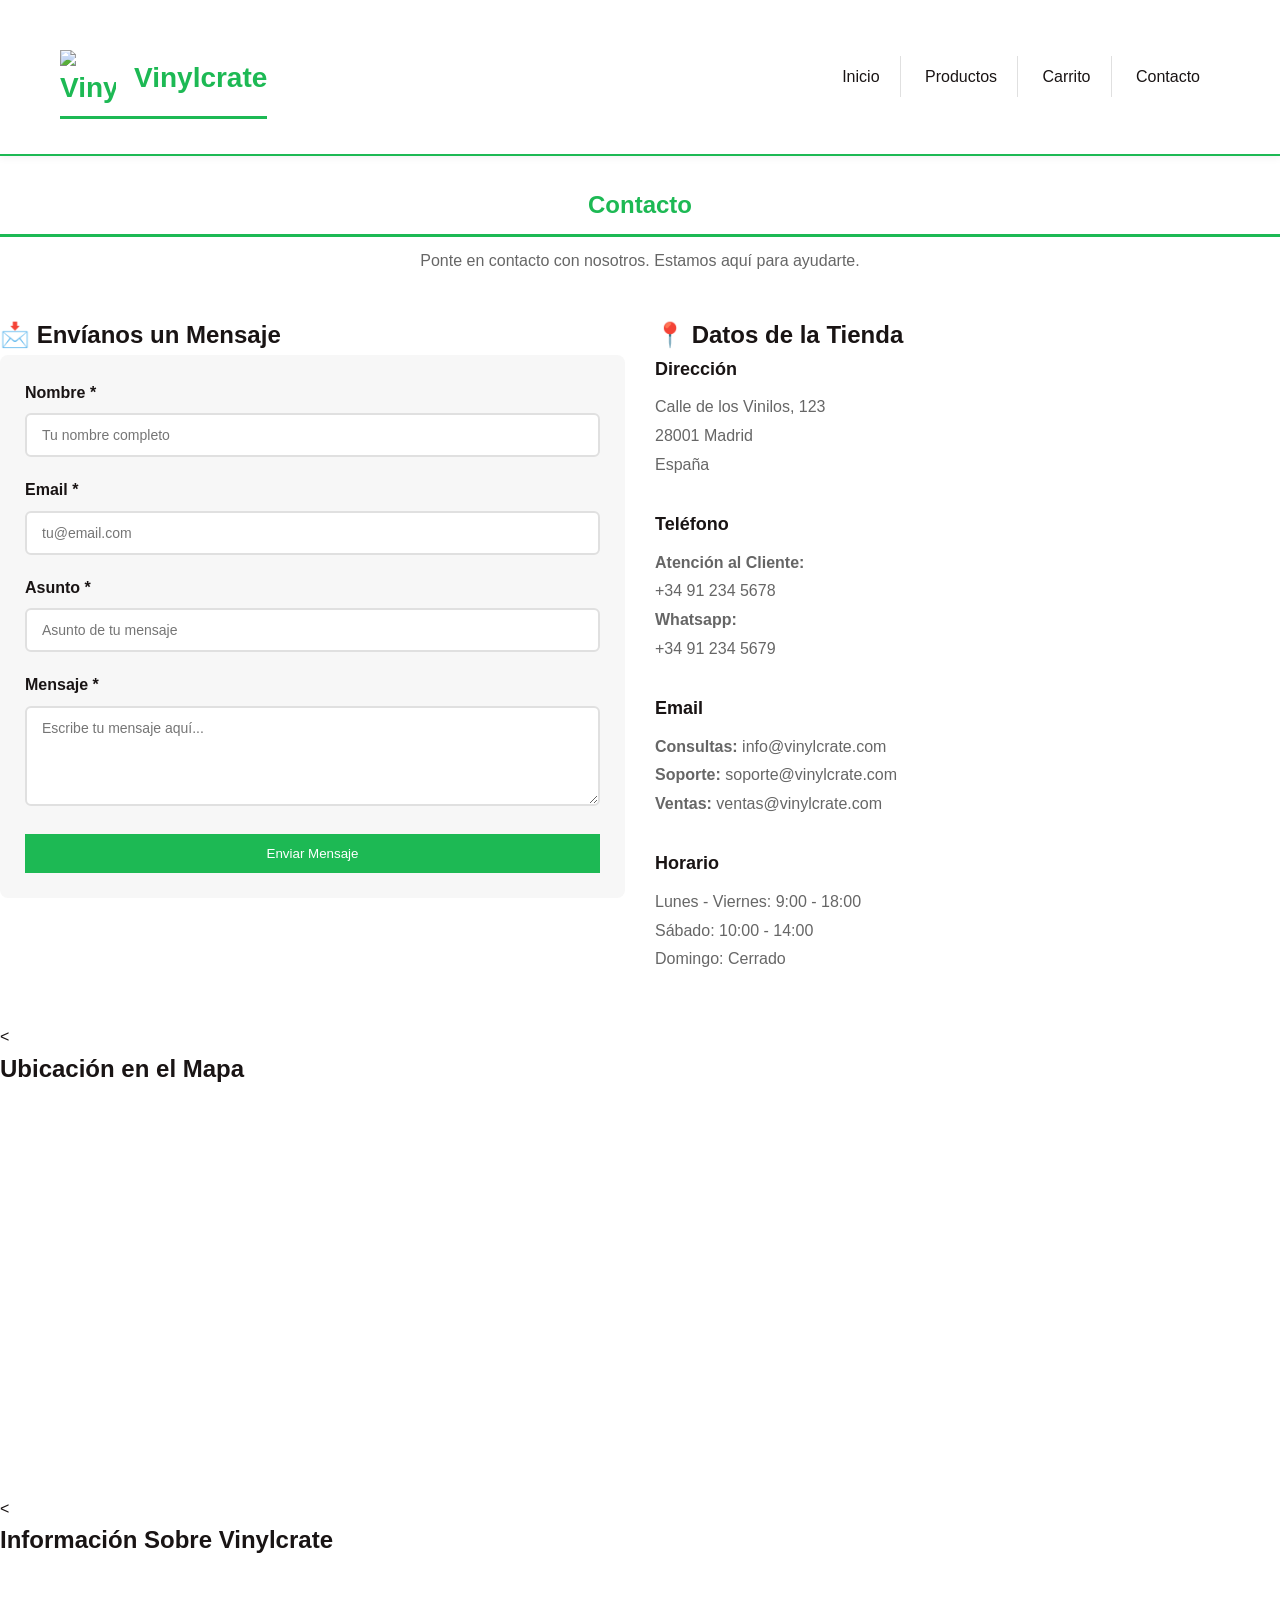
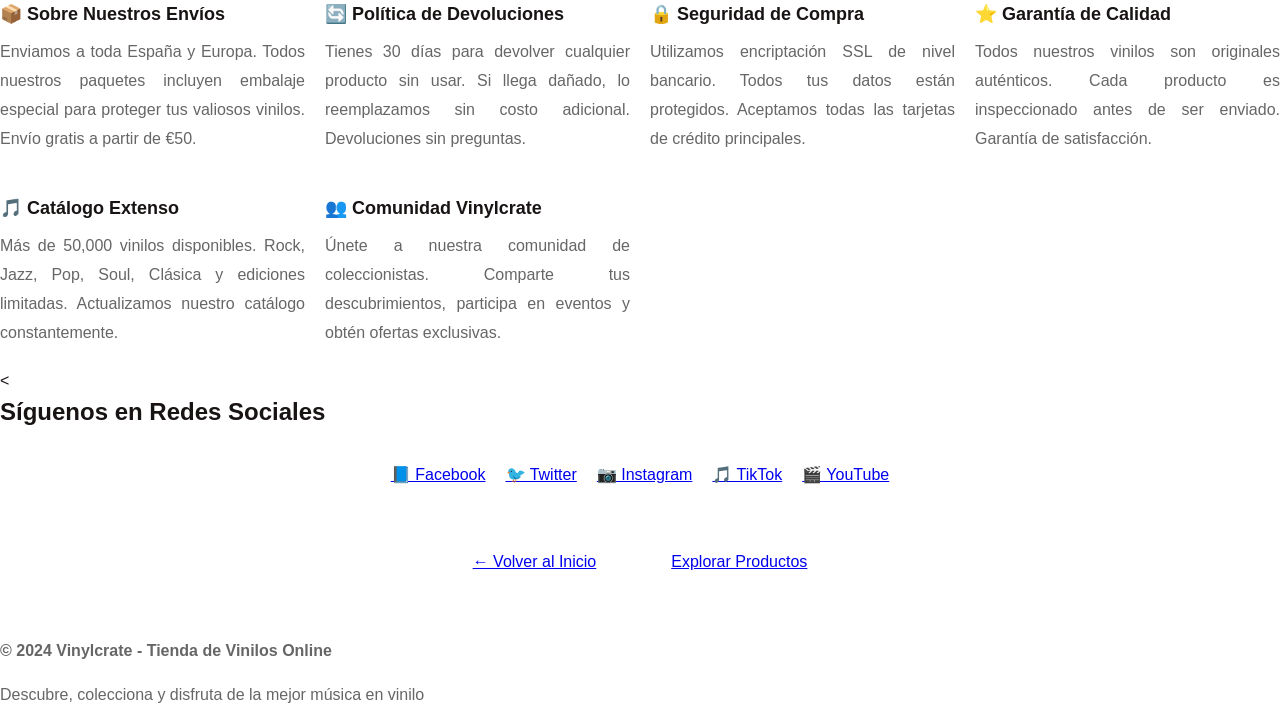
==== contacto.html @ 1bcf8d93 "Add files via upload" ====
<!DOCTYPE html>
<html lang="es">
<head>
  <meta charset="UTF-8">
  <meta name="viewport" content="width=device-width, initial-scale=1.0">
  <title>Contacto - Vinylcrate</title>
  <link rel="stylesheet" href="css/estilo.css">
</head>
<body>
  <header>
    <div class="contenedor-header">
      <h1><img src="https://www.andiar.com/4485-thickbox_default/vinilo-disco-vinilo-mac.jpg" alt="Vinyl" style="height: 56px; width: 56px; vertical-align: middle; margin-right: 8px;"> Vinylcrate</h1>
      <nav>
        <a href="index.html">Inicio</a>
        <a href="productos.html">Productos</a>
        <a href="carrito.html">Carrito</a>
        <a href="contacto.html">Contacto</a>
      </nav>
    </div>
  </header>

  <main>
    <div class="container">
      <h1 style="text-align: center; margin-bottom: 10px;">Contacto</h1>
      <p style="text-align: center; color: var(--color-texto-claro); margin-bottom: 40px;">
        Ponte en contacto con nosotros. Estamos aquí para ayudarte.
      </p>

      <div style="display: grid; grid-template-columns: 1fr 1fr; gap: 30px; margin-bottom: 50px;">
        
        <div class="contenedor-pagina">
          <h2>📩 Envíanos un Mensaje</h2>
          
          <form>
            <div class="campo-formulario">
              <label>Nombre *</label>
              <input type="text" placeholder="Tu nombre completo" required>
            </div>

            <div class="campo-formulario">
              <label>Email *</label>
              <input type="email" placeholder="tu@email.com" required>
            </div>

            <div class="campo-formulario">
              <label>Asunto *</label>
              <input type="text" placeholder="Asunto de tu mensaje" required>
            </div>

            <div class="campo-formulario">
              <label>Mensaje *</label>
              <textarea placeholder="Escribe tu mensaje aquí..." required></textarea>
            </div>

            <button type="submit" class="boton boton-primario" style="width: 100%;">
              Enviar Mensaje
            </button>
          </form>
        </div>

        <div class="contenedor-pagina">
          <h2>📍 Datos de la Tienda</h2>
          
          <div style="margin-bottom: 30px;">
            <h3 style="margin-top: 0;">Dirección</h3>
            <p style="margin: 0; line-height: 1.8;">
              Calle de los Vinilos, 123<br>
              28001 Madrid<br>
              España
            </p>
          </div>

          <div style="margin-bottom: 30px;">
            <h3>Teléfono</h3>
            <p style="margin: 0;">
              <strong>Atención al Cliente:</strong><br>
              +34 91 234 5678<br>
              <strong>Whatsapp:</strong><br>
              +34 91 234 5679
            </p>
          </div>

          <div style="margin-bottom: 30px;">
            <h3>Email</h3>
            <p style="margin: 0;">
              <strong>Consultas:</strong> info@vinylcrate.com<br>
              <strong>Soporte:</strong> soporte@vinylcrate.com<br>
              <strong>Ventas:</strong> ventas@vinylcrate.com
            </p>
          </div>

          <div style="margin-bottom: 0;">
            <h3>Horario</h3>
            <p style="margin: 0;">
              Lunes - Viernes: 9:00 - 18:00<br>
              Sábado: 10:00 - 14:00<br>
              Domingo: Cerrado
            </p>
          </div>
        </div>

      </div>

      <!-- MAPA O UBICACIÓN -->
      < <h2>Ubicación en el Mapa</h2>
        <!-- MAPA DE GOOGLE MAPS -->
        <iframe src="https://www.google.com/maps/embed?pb=!1m18!1m12!1m3!1d3120.8167569999997!2d-3.7045!3d40.4169!2m3!1f0!2f0!3f0!3m2!1i1024!2i768!4f13.1!3m3!1m2!1s0xd4228a2a3a3a3a3%3A0x1234567890abcdef!2sGran%20V%C3%ADa%2C%20Madrid!5e0!3m2!1ses!2ses!4v" style="width: 100%; height: 400px; border: none; border-radius: 8px;" allowfullscreen="" loading="lazy" referrerpolicy="no-referrer-when-downgrade"></iframe>
      </div>

      <!-- INFORMACIÓN ADICIONAL -->
      < <h2>Información Sobre Vinylcrate</h2>
        
        <div style="display: grid; grid-template-columns: repeat(auto-fit, minmax(250px, 1fr)); gap: 20px; margin: 20px 0;">
          
          <div>
            <h3>📦 Sobre Nuestros Envíos</h3>
            <p style="margin: 0;">
              Enviamos a toda España y Europa. Todos nuestros paquetes incluyen embalaje especial para proteger tus valiosos vinilos. Envío gratis a partir de €50.
            </p>
          </div>

          <div>
            <h3>🔄 Política de Devoluciones</h3>
            <p style="margin: 0;">
              Tienes 30 días para devolver cualquier producto sin usar. Si llega dañado, lo reemplazamos sin costo adicional. Devoluciones sin preguntas.
            </p>
          </div>

          <div>
            <h3>🔒 Seguridad de Compra</h3>
            <p style="margin: 0;">
              Utilizamos encriptación SSL de nivel bancario. Todos tus datos están protegidos. Aceptamos todas las tarjetas de crédito principales.
            </p>
          </div>

          <div>
            <h3>⭐ Garantía de Calidad</h3>
            <p style="margin: 0;">
              Todos nuestros vinilos son originales auténticos. Cada producto es inspeccionado antes de ser enviado. Garantía de satisfacción.
            </p>
          </div>

          <div>
            <h3>🎵 Catálogo Extenso</h3>
            <p style="margin: 0;">
              Más de 50,000 vinilos disponibles. Rock, Jazz, Pop, Soul, Clásica y ediciones limitadas. Actualizamos nuestro catálogo constantemente.
            </p>
          </div>

          <div>
            <h3>👥 Comunidad Vinylcrate</h3>
            <p style="margin: 0;">
              Únete a nuestra comunidad de coleccionistas. Comparte tus descubrimientos, participa en eventos y obtén ofertas exclusivas.
            </p>
          </div>

        </div>
      </div>

      <!-- REDES SOCIALES -->
      < <h2>Síguenos en Redes Sociales</h2>
        
        <div style="display: flex; justify-content: center; gap: 20px; margin-top: 30px; flex-wrap: wrap;">
          <a href="#" class="boton boton-primario">📘 Facebook</a>
          <a href="#" class="boton boton-primario">🐦 Twitter</a>
          <a href="#" class="boton boton-primario">📷 Instagram</a>
          <a href="#" class="boton boton-primario">🎵 TikTok</a>
          <a href="#" class="boton boton-primario">🎬 YouTube</a>
        </div>
      </div>

      <!-- BOTONES DE NAVEGACIÓN CENTRADOS -->
      <div style="display: flex; justify-content: center; gap: 15px; flex-wrap: wrap; margin: 50px 0;">
        <a href="index.html" class="boton boton-secundario" style="padding: 12px 30px;">
          ← Volver al Inicio
        </a>
        <a href="productos.html" class="boton boton-primario" style="padding: 12px 30px;">
          Explorar Productos
        </a>
      </div>
    </div>
  </main>

    <p><strong>© 2024 Vinylcrate - Tienda de Vinilos Online</strong></p>
    <p>Descubre, colecciona y disfruta de la mejor música en vinilo</p>
  </footer>
</body>
</html>
---- css/estilo.css ----
/* Estilos globales */
* {
  margin: 0;
  padding: 0;
  box-sizing: border-box;
}

:root {
  --color-primario: #1DB954;
  --color-secundario: #191414;
  --color-fondo: #ffffff;
  --color-fondo-claro: #f7f7f7;
  --color-texto: #191414;
  --color-texto-claro: #666666;
  --color-borde: #e0e0e0;
  --sombra: 0 4px 15px rgba(0, 0, 0, 0.1);
  --sombra-suave: 0 2px 8px rgba(0, 0, 0, 0.05);
}

body {
  font-family: -apple-system, BlinkMacSystemFont, 'Segoe UI', Roboto, Oxygen, Ubuntu, Cantarell, sans-serif;
  background-color: var(--color-fondo);
  color: var(--color-texto);
  line-height: 1.6;
}

header {
  background: var(--color-fondo);
  border-bottom: 2px solid var(--color-primario);
  padding: 20px 0;
  box-shadow: var(--sombra-suave);
  position: sticky;
  top: 0;
  z-index: 100;
}

header .contenedor-header {
  max-width: 1200px;
  margin: 0 auto;
  display: flex;
  justify-content: space-between;
  align-items: center;
  padding: 0 20px;
}

header h1 {
  font-size: 28px;
  display: flex;
  align-items: center;
  gap: 10px;
  color: var(--color-primario);
}

header h1 span {
  font-size: 32px;
}

/* ============================================ */
/* NAVEGACIÓN */
/* ============================================ */


nav a {
  color: var(--color-texto);
  text-decoration: none;
  padding: 12px 20px;
  border-right: 1px solid var(--color-borde);
  transition: all 0.3s ease;
  font-weight: 500;
}

nav a:last-child {
  border-right: none;
}

nav a:hover,
nav a.activo {
  background-color: var(--color-primario);
  color: white;
}

/* ============================================ */
/* CONTENEDOR PRINCIPAL */
/* ============================================ */

}

.contenedor-pagina {
  background: var(--color-fondo);
  border-radius: 8px;
  padding: 30px;
  box-shadow: var(--sombra-suave);
  animation: aparecer 0.3s ease;
  border: 1px solid var(--color-borde);
}

@keyframes aparecer {
  from {
    opacity: 0;
    transform: translateY(-10px);
  }
  to {
    opacity: 1;
    transform: translateY(0);
  }
}

/* ============================================ */
/* TÍTULOS Y TEXTOS */
/* ============================================ */

h1 {
  color: var(--color-primario);
  margin-bottom: 10px;
  font-size: 32px;
  margin-top: 30px;
  margin-bottom: 15px;
  font-size: 24px;
  border-bottom: 3px solid var(--color-primario);
  padding-bottom: 10px;
}

h3 {
  color: var(--color-texto);
  margin-top: 20px;
  margin-bottom: 10px;
  font-size: 18px;
}

p {
  margin-bottom: 15px;
  text-align: justify;
  color: var(--color-texto-claro);
  line-height: 1.8;
}

.subtitulo {
  color: var(--color-primario);
  font-size: 16px;
  margin-bottom: 20px;
  font-style: italic;
}

/* ============================================ */
/* FORMULARIOS */
/* ============================================ */

form {
  background-color: var(--color-fondo-claro);
  padding: 25px;
  border-radius: 8px;
form h3 {
  color: var(--color-primario);
  margin-top: 0;
}

.campo-formulario {
  margin-bottom: 20px;
}

label {
  display: block;
  margin-bottom: 8px;
  font-weight: 600;
  color: var(--color-texto);
}

input[type="text"],
input[type="email"],
input[type="number"],
input[type="password"],
select,
textarea {
  width: 100%;
  padding: 12px 15px;
  border: 2px solid var(--color-borde);
  border-radius: 6px;
  font-size: 14px;
  font-family: inherit;
  transition: border-color 0.3s ease;
  background-color: white;
  color: var(--color-texto);
}

input:focus,
select:focus,
textarea:focus {
  outline: none;
  border-color: var(--color-primario);
  box-shadow: 0 0 10px rgba(29, 185, 84, 0.2);
}

textarea {
  resize: vertical;
  min-height: 100px;
}

.campo-grupo {
  display: grid;
  grid-template-columns: 1fr 1fr;
  gap: 15px;
}

@media (max-width: 768px) {
  .campo-grupo {
    grid-template-columns: 1fr;
  }
}

/* ============================================ */
/* BOTONES */
/* ============================================ */

button,
.boton {
  padding: 12px 20px;
  border: none;
  transition: all 0.3s ease;
  display: inline-block;
  text-decoration: none;
  text-align: center;
}

.boton-primario {
  background-color: var(--color-primario);
  color: white;
}

.boton-primario:hover {
  background-color: #1ed760;
  transform: scale(1.05);
  box-shadow: 0 4px 12px rgba(29, 185, 84, 0.3);
}

.boton-exito {
  background-color: var(--color-primario);
  color: white;
}

.boton-exito:hover {
  background-color: #1ed760;
  transform: translateY(-2px);
  box-shadow: 0 5px 15px rgba(29, 185, 84, 0.3);
}

.boton-peligro {
  background-color: #e22134;
  color: white;
}

.boton-peligro:hover {
  background-color: #c91c1c;
  transform: translateY(-2px);
  box-shadow: 0 5px 15px rgba(226, 33, 52, 0.3);
}

.boton-advertencia {
  background-color: #ffa500;
  color: white;
}

.boton-advertencia:hover {
  background-color: #ff8c00;
  transform: translateY(-2px);
  box-shadow: 0 5px 15px rgba(255, 165, 0, 0.3);
}

.boton-secundario {
  background-color: var(--color-fondo-claro);
  color: var(--color-texto);
  border: 2px solid var(--color-primario);
}

.boton-secundario:hover {
  background-color: var(--color-primario);
  color: white;
}

button:active {
  transform: translateY(0);
}

.grupo-botones {
  display: flex;
  gap: 10px;
  margin-top: 20px;
  flex-wrap: wrap;
}

.grupo-botones button {
  flex: 1;
  min-width: 150px;
}

@media (max-width: 768px) {
  .grupo-botones {
    flex-direction: column;
  }

  .grupo-botones button {
    width: 100%;
  }
}

/* ============================================ */
/* TABLAS */
/* ============================================ */

.tabla-contenedor {
  overflow-x: auto;
  margin: 20px 0;
  border-radius: 8px;
  width: 100%;
  border-collapse: collapse;
  background-color: var(--color-fondo);
}

thead {
  background-color: var(--color-primario);
  color: white;
  font-weight: 600;
}

th {
  padding: 15px;
  text-align: left;
  font-size: 14px;
  font-weight: 600;
}

td {
  padding: 12px 15px;
  border-bottom: 1px solid var(--color-borde);
  color: var(--color-texto);
}

tbody tr {
  transition: background-color 0.2s ease;
}

tbody tr:hover {
  background-color: var(--color-fondo-claro);
}

tbody tr:nth-child(even) {
  background-color: #fafafa;
}

.tabla-acciones {
  display: flex;
  gap: 8px;
}

.tabla-acciones button {
  padding: 6px 12px;
  font-size: 12px;
}

/* ============================================ */
/* ALERTAS Y MENSAJES */
/* ============================================ */

.alerta {
  padding: 15px 20px;
  border-radius: 6px;
  margin-bottom: 20px;
  border-left: 4px solid;
  animation: aparecer 0.3s ease;
}

}

.alerta-error {
  background-color: #fdd5d5;
  border-color: #e22134;
  color: #8b0000;
}

.alerta-info {
  background-color: #d5e8f7;
  border-color: #1DB954;
  color: #003d82;
}

.alerta-advertencia {
  background-color: #fff3cd;
  border-color: #ffa500;
  color: #856404;
}

.cerrar-alerta {
  float: right;
  cursor: pointer;
  font-weight: bold;
}

/* ============================================ */
/* TARJETAS */
/* ============================================ */

.tarjetas-grid {
  display: grid;
  grid-template-columns: repeat(auto-fit, minmax(280px, 1fr));
  gap: 20px;
  margin: 30px 0;
}

.tarjeta {
  transition: all 0.3s ease;
  border-top: 4px solid var(--color-primario);
  border: 1px solid var(--color-borde);
}

.tarjeta:hover {
  transform: translateY(-5px);
  box-shadow: 0 8px 20px rgba(29, 185, 84, 0.15);
  border-color: var(--color-primario);
}

.tarjeta h3 {
  margin-top: 0;
  color: var(--color-primario);
}

.tarjeta-icono {
  font-size: 40px;
  margin-bottom: 15px;
}

.tarjeta-contenido {
  color: var(--color-texto-claro);
  line-height: 1.6;
}

/* ============================================ */
/* SECCIONES ESPECIALES */
/* ============================================ */

.hero {
  background: linear-gradient(135deg, var(--color-primario) 0%, #1ed760 100%);
  color: white;
  padding: 60px 20px;
  text-align: center;
  border-radius: 8px;
  margin-bottom: 40px;
  border: 2px solid var(--color-primario);
}

.hero h1 {
  color: white;
.hero p {
  font-size: 18px;
  margin-bottom: 20px;
  color: rgba(255, 255, 255, 0.95);
}

.estado-carrito {
  display: grid;
  grid-template-columns: repeat(auto-fit, minmax(200px, 1fr));
  gap: 15px;
  margin: 30px 0;
}

.estado-item {
  background: linear-gradient(135deg, var(--color-primario), #1ed760);
  color: white;
  padding: 20px;
  border-radius: 8px;
  text-align: center;
  box-shadow: var(--sombra-suave);
  border: 1px solid var(--color-primario);
}

.estado-item-valor {
  font-size: 28px;
  font-weight: bold;
  margin-bottom: 5px;
  color: white;
}

.estado-item-label {
  font-size: 14px;
  opacity: 0.9;
}

.vacio {
  text-align: center;
  padding: 40px 20px;
  color: #999;
}

.vacio-icono {
  font-size: 64px;
  margin-bottom: 20px;
}

/* ============================================ */
/* FOOTER */
/* ============================================ */

footer {
  background-color: var(--color-secundario);
  color: white;
  padding: 30px 20px;
  text-align: center;
  margin-top: 40px;
  border-top: 3px solid var(--color-primario);
}

footer p {
  color: rgba(255, 255, 255, 0.85);
  margin: 5px 0;
}

.footer-links {
  margin-top: 15px;
  display: flex;
  justify-content: center;
  gap: 15px;
  flex-wrap: wrap;
}

.footer-links a {
  color: var(--color-primario);
  text-decoration: none;
  font-size: 14px;
}

.footer-links a:hover {
  color: white;
  text-decoration: underline;
}

/* ============================================ */
/* RESPONSIVE */
/* ============================================ */

@media (max-width: 768px) {
  header .contenedor-header {
    flex-direction: column;
    gap: 15px;
  }

  header h1 {
    font-size: 24px;
  }

  nav {
    width: 100%;
    flex-wrap: wrap;
  }

  nav a {
    flex: 1;
    border: 1px solid rgba(255, 255, 255, 0.1);
  }

  .container {
    padding: 20px;
  }

  .contenedor-pagina {
    padding: 20px;
  }

  h1 {
    font-size: 24px;
  }

  h2 {
    font-size: 20px;
  }

  .hero {
    padding: 40px 20px;
  }

  .hero h1 {
    font-size: 28px;
  }

  .tabla-contenedor {
    margin: 20px -20px;
  }
}

@media (max-width: 480px) {
  header h1 {
    font-size: 20px;
  }

  nav a {
    padding: 10px;
    font-size: 12px;
  }

  h1 {
    font-size: 20px;
  }

  h2 {
    font-size: 18px;
  }

  button,
  .boton {
    padding: 10px 15px;
    font-size: 13px;
  }

  form {
    padding: 15px;
  }

  .campo-grupo {
    grid-template-columns: 1fr;
  }
}

/* ============================================ */
/* UTILIDADES */
/* ============================================ */

.oculto {
  display: none !important;
}

.visible {
  display: block !important;
}

.texto-centrado {
  text-align: center;
}

.texto-derecha {
  text-align: right;
}

.mt-20 {
  margin-top: 20px;
}

.mt-30 {
  margin-top: 30px;
}

.mb-20 {
  margin-bottom: 20px;
}

.mb-30 {
  margin-bottom: 30px;
}

.p-20 {
  padding: 20px;
}

.bg-light {
  background-color: #f8f9fa;
}

.bg-warning {
  background-color: #fff3cd;
}

.cargando {
  display: inline-block;
  width: 20px;
  height: 20px;
  border: 3px solid rgba(52, 152, 219, 0.3);
  border-radius: 50%;
  border-top-color: var(--color-secundario);
  animation: girar 1s linear infinite;
}

@keyframes girar {
  to {
    transform: rotate(360deg);
  }
}

.tooltip {
  position: relative;
  cursor: help;
  border-bottom: 1px dotted var(--color-secundario);
}

.lista-viñetas {
  list-style-position: inside;
  margin-bottom: 15px;
}

.lista-viñetas li {
  margin-bottom: 8px;
  color: #555;
}
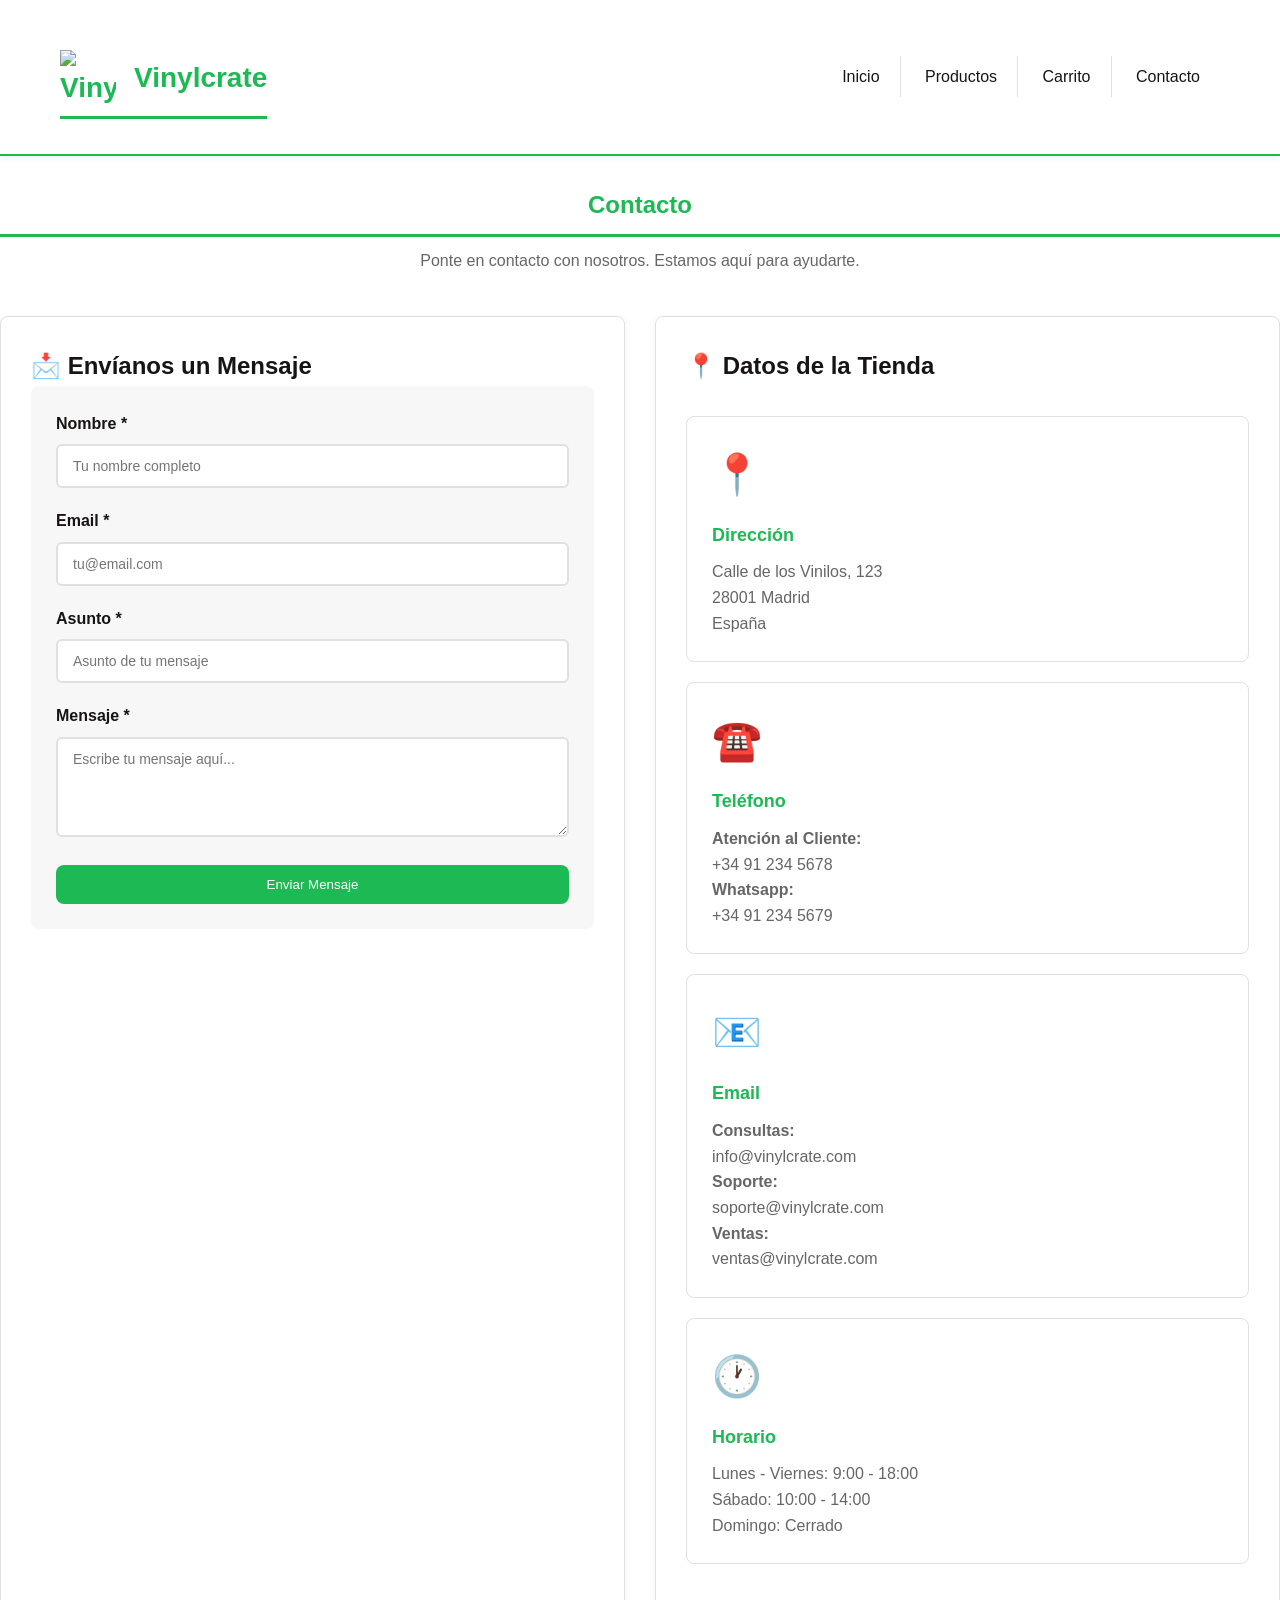
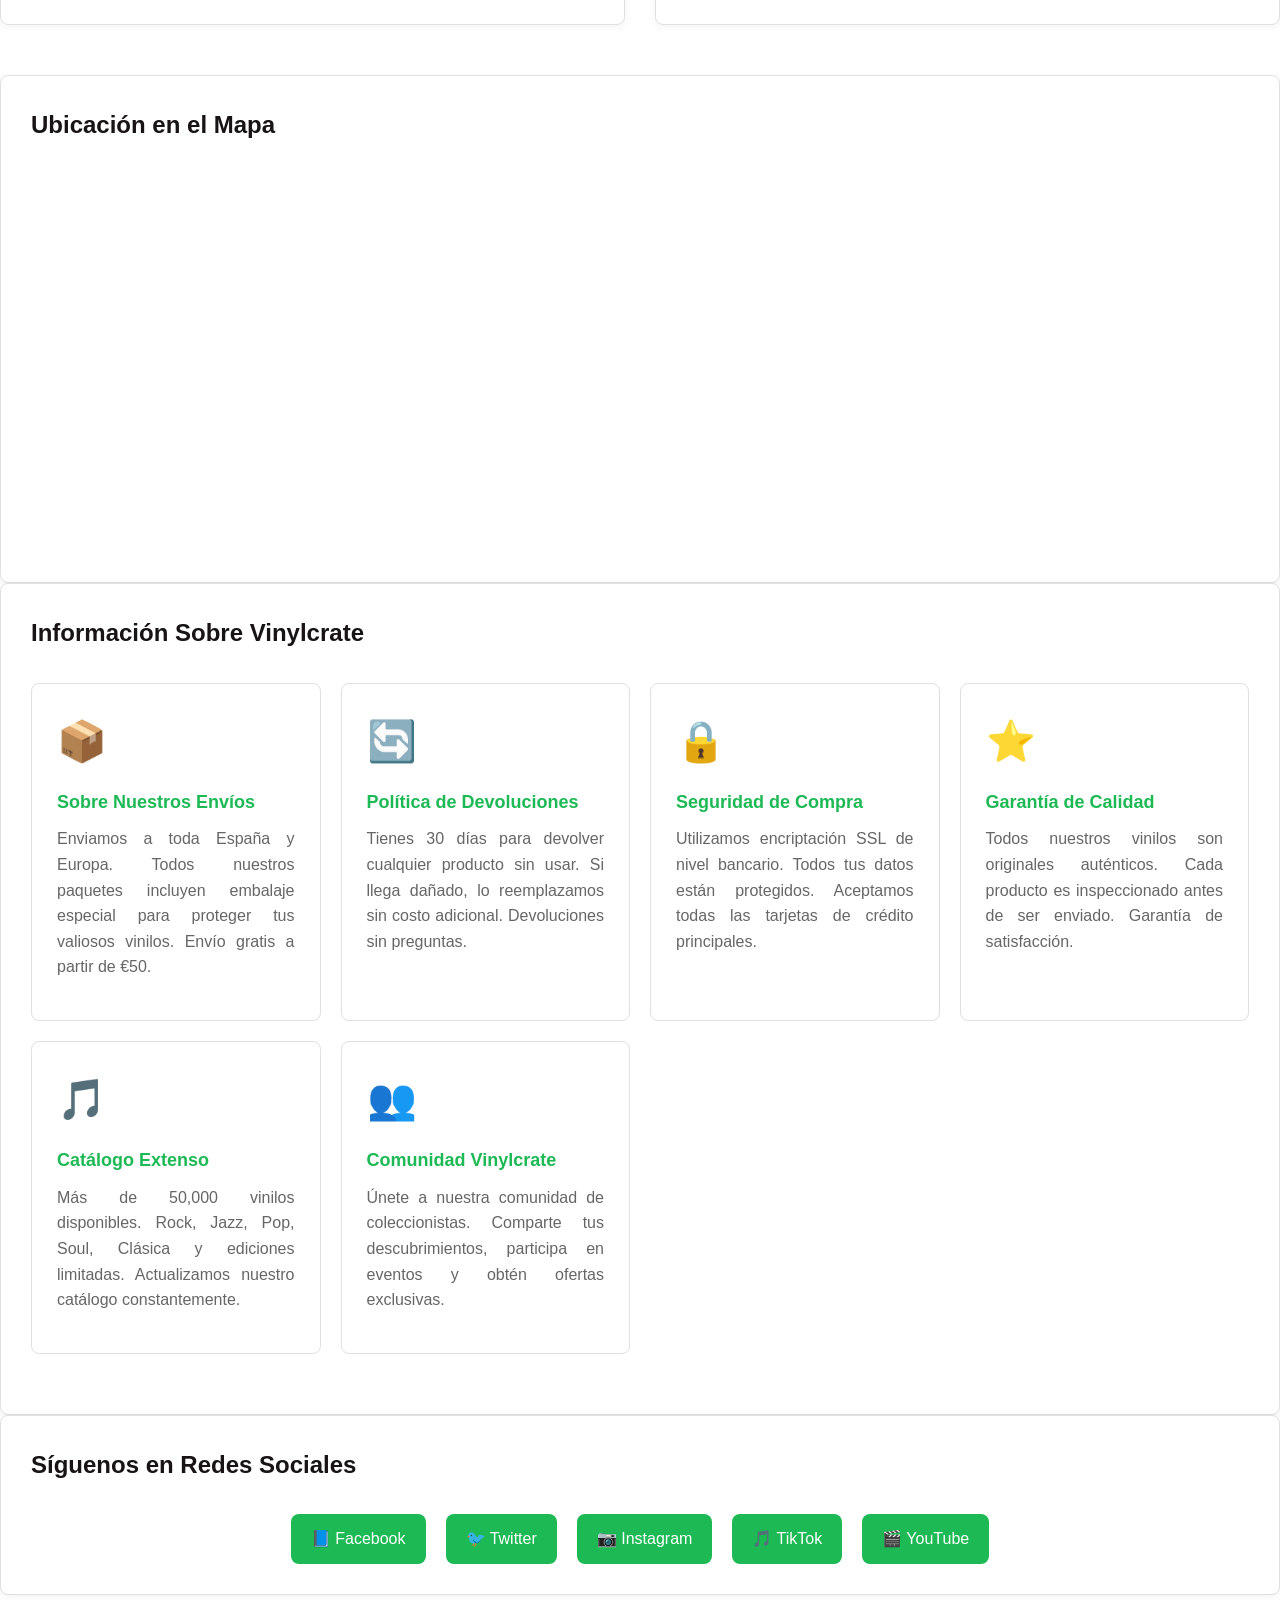
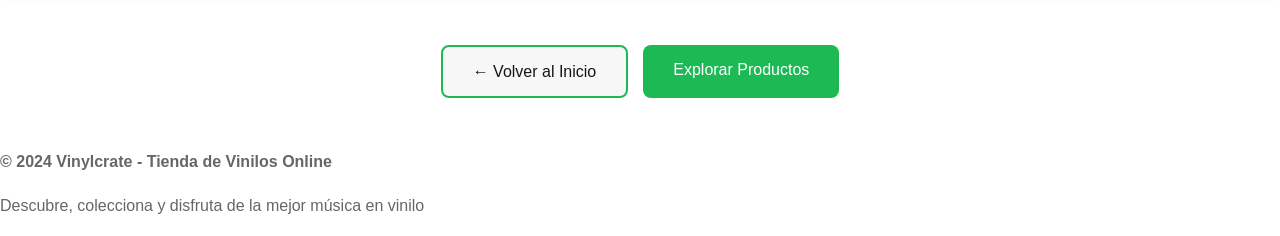
==== commit bb4bed9a: "Add files via upload" ====
--- a/contacto.html
+++ b/contacto.html
@@ -61,95 +61,107 @@
         <div class="contenedor-pagina">
           <h2>📍 Datos de la Tienda</h2>
           
-          <div style="margin-bottom: 30px;">
-            <h3 style="margin-top: 0;">Dirección</h3>
-            <p style="margin: 0; line-height: 1.8;">
-              Calle de los Vinilos, 123<br>
-              28001 Madrid<br>
-              España
-            </p>
-          </div>
-
-          <div style="margin-bottom: 30px;">
-            <h3>Teléfono</h3>
-            <p style="margin: 0;">
-              <strong>Atención al Cliente:</strong><br>
-              +34 91 234 5678<br>
-              <strong>Whatsapp:</strong><br>
-              +34 91 234 5679
-            </p>
-          </div>
-
-          <div style="margin-bottom: 30px;">
-            <h3>Email</h3>
-            <p style="margin: 0;">
-              <strong>Consultas:</strong> info@vinylcrate.com<br>
-              <strong>Soporte:</strong> soporte@vinylcrate.com<br>
-              <strong>Ventas:</strong> ventas@vinylcrate.com
-            </p>
-          </div>
-
-          <div style="margin-bottom: 0;">
-            <h3>Horario</h3>
-            <p style="margin: 0;">
-              Lunes - Viernes: 9:00 - 18:00<br>
-              Sábado: 10:00 - 14:00<br>
-              Domingo: Cerrado
-            </p>
-          </div>
-        </div>
-
-      </div>
-
-      <!-- MAPA O UBICACIÓN -->
-      < <h2>Ubicación en el Mapa</h2>
+          <div class="tarjetas-grid">
+            <div class="tarjeta">
+              <div class="tarjeta-icono">📍</div>
+              <h3>Dirección</h3>
+              <p class="tarjeta-contenido" style="margin: 0;">
+                Calle de los Vinilos, 123<br>
+                28001 Madrid<br>
+                España
+              </p>
+            </div>
+
+            <div class="tarjeta">
+              <div class="tarjeta-icono">☎️</div>
+              <h3>Teléfono</h3>
+              <p class="tarjeta-contenido" style="margin: 0;">
+                <strong>Atención al Cliente:</strong><br>
+                +34 91 234 5678<br>
+                <strong>Whatsapp:</strong><br>
+                +34 91 234 5679
+              </p>
+            </div>
+
+            <div class="tarjeta">
+              <div class="tarjeta-icono">📧</div>
+              <h3>Email</h3>
+              <p class="tarjeta-contenido" style="margin: 0;">
+                <strong>Consultas:</strong><br>info@vinylcrate.com<br>
+                <strong>Soporte:</strong><br>soporte@vinylcrate.com<br>
+                <strong>Ventas:</strong><br>ventas@vinylcrate.com
+              </p>
+            </div>
+
+            <div class="tarjeta">
+              <div class="tarjeta-icono">🕐</div>
+              <h3>Horario</h3>
+              <p class="tarjeta-contenido" style="margin: 0;">
+                Lunes - Viernes: 9:00 - 18:00<br>
+                Sábado: 10:00 - 14:00<br>
+                Domingo: Cerrado
+              </p>
+            </div>
+          </div>
+        </div>
+
+      </div>
+
+      <div class="contenedor-pagina">
+        <h2>Ubicación en el Mapa</h2>
         <!-- MAPA DE GOOGLE MAPS -->
-        <iframe src="https://www.google.com/maps/embed?pb=!1m18!1m12!1m3!1d3120.8167569999997!2d-3.7045!3d40.4169!2m3!1f0!2f0!3f0!3m2!1i1024!2i768!4f13.1!3m3!1m2!1s0xd4228a2a3a3a3a3%3A0x1234567890abcdef!2sGran%20V%C3%ADa%2C%20Madrid!5e0!3m2!1ses!2ses!4v" style="width: 100%; height: 400px; border: none; border-radius: 8px;" allowfullscreen="" loading="lazy" referrerpolicy="no-referrer-when-downgrade"></iframe>
+        <iframe src="https://www.google.com/maps/embed?pb=!1m18!1m12!1m3!1d3120.641897!2d-3.708427!3d40.418268!2m3!1f0!2f0!3f0!3m2!1i1024!2i768!4f13.1!3m3!1m2!1s0xd4228c1a7d0d0d1%3A0x2ef1e1e1e1e1e1e1!2sGran%20V%C3%ADa%2C%20Madrid!5e0!3m2!1ses!2ses!4v1685092800000" style="width: 100%; height: 400px; border: none; border-radius: 8px;" allowfullscreen="" loading="lazy" referrerpolicy="no-referrer-when-downgrade"></iframe>
       </div>
 
       <!-- INFORMACIÓN ADICIONAL -->
-      < <h2>Información Sobre Vinylcrate</h2>
+      <div class="contenedor-pagina">
+        <h2>Información Sobre Vinylcrate</h2>
         
-        <div style="display: grid; grid-template-columns: repeat(auto-fit, minmax(250px, 1fr)); gap: 20px; margin: 20px 0;">
-          
-          <div>
-            <h3>📦 Sobre Nuestros Envíos</h3>
-            <p style="margin: 0;">
+        <div class="tarjetas-grid">
+          <div class="tarjeta">
+            <div class="tarjeta-icono">📦</div>
+            <h3>Sobre Nuestros Envíos</h3>
+            <p class="tarjeta-contenido">
               Enviamos a toda España y Europa. Todos nuestros paquetes incluyen embalaje especial para proteger tus valiosos vinilos. Envío gratis a partir de €50.
             </p>
           </div>
 
-          <div>
-            <h3>🔄 Política de Devoluciones</h3>
-            <p style="margin: 0;">
+          <div class="tarjeta">
+            <div class="tarjeta-icono">🔄</div>
+            <h3>Política de Devoluciones</h3>
+            <p class="tarjeta-contenido">
               Tienes 30 días para devolver cualquier producto sin usar. Si llega dañado, lo reemplazamos sin costo adicional. Devoluciones sin preguntas.
             </p>
           </div>
 
-          <div>
-            <h3>🔒 Seguridad de Compra</h3>
-            <p style="margin: 0;">
+          <div class="tarjeta">
+            <div class="tarjeta-icono">🔒</div>
+            <h3>Seguridad de Compra</h3>
+            <p class="tarjeta-contenido">
               Utilizamos encriptación SSL de nivel bancario. Todos tus datos están protegidos. Aceptamos todas las tarjetas de crédito principales.
             </p>
           </div>
 
-          <div>
-            <h3>⭐ Garantía de Calidad</h3>
-            <p style="margin: 0;">
+          <div class="tarjeta">
+            <div class="tarjeta-icono">⭐</div>
+            <h3>Garantía de Calidad</h3>
+            <p class="tarjeta-contenido">
               Todos nuestros vinilos son originales auténticos. Cada producto es inspeccionado antes de ser enviado. Garantía de satisfacción.
             </p>
           </div>
 
-          <div>
-            <h3>🎵 Catálogo Extenso</h3>
-            <p style="margin: 0;">
+          <div class="tarjeta">
+            <div class="tarjeta-icono">🎵</div>
+            <h3>Catálogo Extenso</h3>
+            <p class="tarjeta-contenido">
               Más de 50,000 vinilos disponibles. Rock, Jazz, Pop, Soul, Clásica y ediciones limitadas. Actualizamos nuestro catálogo constantemente.
             </p>
           </div>
 
-          <div>
-            <h3>👥 Comunidad Vinylcrate</h3>
-            <p style="margin: 0;">
+          <div class="tarjeta">
+            <div class="tarjeta-icono">👥</div>
+            <h3>Comunidad Vinylcrate</h3>
+            <p class="tarjeta-contenido">
               Únete a nuestra comunidad de coleccionistas. Comparte tus descubrimientos, participa en eventos y obtén ofertas exclusivas.
             </p>
           </div>
@@ -158,7 +170,8 @@
       </div>
 
       <!-- REDES SOCIALES -->
-      < <h2>Síguenos en Redes Sociales</h2>
+      <div class="contenedor-pagina">
+        <h2>Síguenos en Redes Sociales</h2>
         
         <div style="display: flex; justify-content: center; gap: 20px; margin-top: 30px; flex-wrap: wrap;">
           <a href="#" class="boton boton-primario">📘 Facebook</a>
--- a/css/estilo.css
+++ b/css/estilo.css
@@ -83,8 +83,6 @@
 /* CONTENEDOR PRINCIPAL */
 /* ============================================ */
 
-}
-
 .contenedor-pagina {
   background: var(--color-fondo);
   border-radius: 8px;
@@ -149,6 +147,8 @@
   background-color: var(--color-fondo-claro);
   padding: 25px;
   border-radius: 8px;
+}
+
 form h3 {
   color: var(--color-primario);
   margin-top: 0;
@@ -215,6 +215,7 @@
 .boton {
   padding: 12px 20px;
   border: none;
+  border-radius: 8px;
   transition: all 0.3s ease;
   display: inline-block;
   text-decoration: none;
@@ -368,8 +369,6 @@
   animation: aparecer 0.3s ease;
 }
 
-}
-
 .alerta-error {
   background-color: #fdd5d5;
   border-color: #e22134;
@@ -409,6 +408,9 @@
   transition: all 0.3s ease;
   border-top: 4px solid var(--color-primario);
   border: 1px solid var(--color-borde);
+  border-radius: 8px;
+  padding: 25px;
+  background-color: white;
 }
 
 .tarjeta:hover {
@@ -448,6 +450,8 @@
 
 .hero h1 {
   color: white;
+}
+
 .hero p {
   font-size: 18px;
   margin-bottom: 20px;
@@ -696,3 +700,4 @@
   margin-bottom: 8px;
   color: #555;
 }
+
